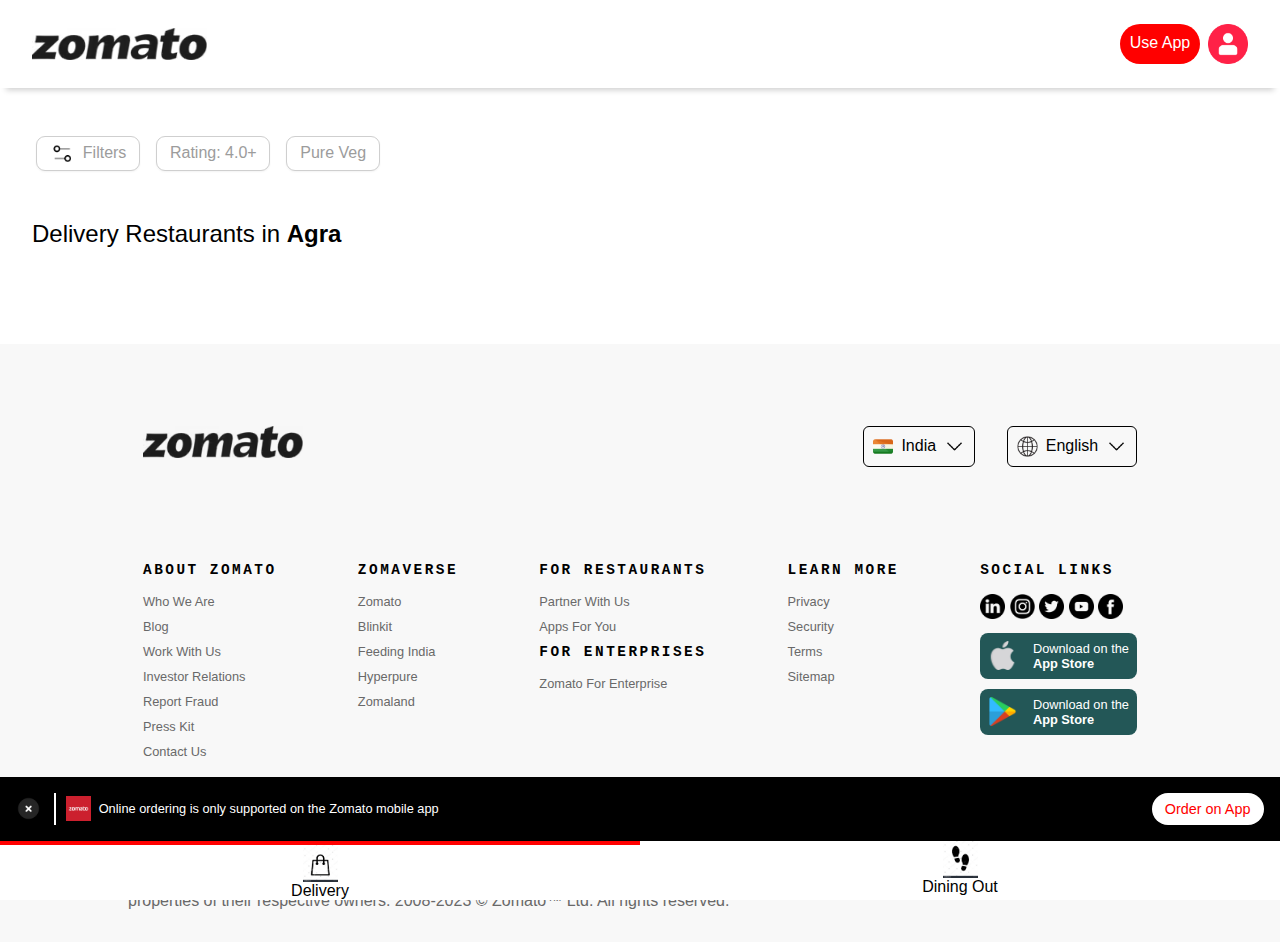
==== cityFood.html @ 6b5edd0b "feat: search functionality in city restaurant page" ====
<!DOCTYPE html>
<html lang="en">

<head>
    <meta charset="UTF-8">
    <meta name="viewport" content="width=device-width, initial-scale=1.0">
    <title class="pageTitle">Delivery Restaurants in </title>
    <link rel="icon" type="image/png" sizes="16x16" href="./assets/icons/zomato_favicon.jpg">
    <link rel="stylesheet" href="cityFood.css">
</head>

<body>
    <!-- Header -->
    <header>
        <div class="left-header">
            <img src="./assets/icons/footer-image.avif" alt="" class="zomato-logo">
            <div class="search-locality">
                <div class="location">
                    <div class="location-container">
                        <img src="./assets/icons/current-location.png" alt="current-location" class="location-img">
                        <p class="city-name"></p>
                    </div>
                    <div class="down-arrow">
                        <img src="./assets/icons/down-filled-triangular-arrow.png" alt="down-arrow"
                            class="down-arrow-img">
                    </div>
                </div>
                <img src="./assets/icons/vertical-line.png" alt="" class="vertical-line">
                <div class="dish">
                    <div class="dish-container">
                        <img src="./assets/icons/search (2).png" alt="search-icon">
                        <input type="text" placeholder="Search for restaurant, cuisine or a dish" class="search-input">
                    </div>
                    <div class="search-dish-container">
                        <!-- <div class="search-restaurant-container-img-details">
                            <img src="./assets/food/karchi.avif" alt="" class="search-restaurant-img">
                            <div class="search-restaurant-container-details">
                                <p class="search-restaurant-heading">Bikanervala</p>
                                <div class="search-restaurant-rating-container">
                                    <b class="search-restaurant-rating">4.3</b>
                                    <p class="search-star-icon" style="margin: 0px 0px 3px 2px;">☆</p>
                                </div>
                                <div class="search-restaurant-order-now">
                                    <p class="order-now">Order now</p>
                                    <img src="./assets/icons/red-right-arrow.png" alt="" style="width: 1.1rem;">
                                </div>
                                <p class="search-restaurant-deliverytime">Delivery in 45 mins</p>

                            </div>
                        </div> -->
                    </div>
                </div>
            </div>
        </div>
        <div class="right-header">
            <p>Log in</p>
            <p>Sign up</p>
        </div>
        <div class="right-header-sm">
            <div class="sm-app">
                <p>Use App</p>
            </div>
            <img src="./assets/icons/profile.png" alt="profile-pic">
        </div>
    </header>
    <div class="extra-space-top">
        hi
    </div>
    <div class="sub-header-sm">
        <div class="search-locality-sm">
            <div class="location-sm">
                <div class="location-container">
                    <img src="./assets/icons/current-location.png" alt="current-location" class="location-img-sm">
                    <b class="city-name-sm"></b>
                </div>
            </div>
            <div class="dish">
                <div class="dish-container-sm">
                    <img src="./assets/icons/search (2).png" alt="search-icon">
                </div>
            </div>
        </div>
    </div>

    <div class="dish-sm">
        <div class="dish-container-sm">
            <img src="./assets/icons/search (2).png" alt="search-icon">
            <input type="text" placeholder="Search for restaurant, cuisine or a dish" class="search-input-sm">
        </div>
    </div>


    <div class="detect-current-location">
        <img src="./assets/icons/detect-current-location.png" alt="" class="current-location-img">
        <div class="current-location-container">
            <p class="detect-current-location-text">Detect current location</p>
            <p class="gps">Using GPS</p>
        </div>
    </div>
    <div class="bread-crumb">
        <div class="bread-cumb-container">
            <p><a href="index.html">Home </a> / <a href="index.html"> India </a> /
                <b class="city-name-in-breadcrumb" style="font-weight: 100;"></b>
                Restaurants
            </p>
        </div>
    </div>

    <div class="categories">
        <div class="categories-container">
            <div class="delivery">
                <img src="./assets/icons/delivery-image.avif" alt="delivery-image" class="delivery-image">
                <p>Delivery</p>
            </div>
            <div class="dining-out">
                <img src="./assets/icons/dinning-out.avif" alt="dining-out-image" class="dining-out-image">
                <p>Dining Out</p>
            </div>
            <div class="night-life">
                <img src="./assets/icons/nightLife.webp" alt="night-life-image" class="night-life-image">
                <p>Nightlife</p>
            </div>
        </div>
    </div>

    <div class="filters" style="border: 4px solid white;">
        <div class="filter-container">
            <div class="filter-box">
                <img src="./assets/icons/filter.png" alt="filter-image" class="filter-image">
                <p class="filter-count"
                    style="display: none; background-color:red;color: white; border-radius: 5px; padding: 0.3rem 0.5rem;">
                    0</p>
                <p>Filters</p>
            </div>
            <div class="rating-box">
                <p class="rating-box-filter"
                    style="display: flex; flex-direction: row; align-items: center;gap: 0.5rem;">
                    Rating: 4.0+</p>
                <p class="cross-1" style="display: none;">X</p>
            </div>
            <div class="pure-veg-box">
                <p class="pure-veg-filter" style="display: flex; flex-direction: row; align-items: center;gap: 0.5rem;">
                    Pure Veg </p>
                <p class="cross-2" style="display: none;">X</p>
            </div>
        </div>
    </div>

    <!-- all-filters -->
    <div class="all-filters">
        <div class="all-filter-container">
            <div class="all-filter-header">
                <p>Filters</p>
                <img src="./assets/icons/close-button.jpg" alt="close-button" class="filter-close-icon">
            </div>
            <hr>
            <div class="all-filter-hero-section">
                <div class="filter-container">
                    <div class="filter-container-left-section">
                        <div class="filter-1 filter-0">
                            <h3>Sort by</h3>
                            <p class="sort-by-type">Popularity</p>
                        </div>
                        <div class="filter-1 filter-2">
                            <h3>Cuisines</h3>
                        </div>
                        <div class="filter-1 filter-3">
                            <h3>Rating</h3>
                        </div>
                        <div class="filter-1 filter-4">
                            <h3>Cost per person</h3>
                        </div>
                        <div class="filter-1 filter-5">
                            <h3>More filters</h3>
                        </div>
                    </div>
                    <div class="filter-container-right-section">
                        <div class="filter-1-options">
                            <div class="popularity-box filter-option-box">
                                <input type="checkbox" name="popularity" id="popularity"
                                    onclick="handleCheckboxClick('popularity')">&nbsp;
                                <label for="popularity">Popularity</label>
                            </div>
                            <div class="rating-high-to-low-box filter-option-box">
                                <input type="checkbox" name="rating" id="rating"
                                    onclick="handleCheckboxClick('rating')">&nbsp;
                                <label for="rating">Rating: High to Low</label>
                            </div>
                            <div class="delivery-time-box filter-option-box">
                                <input type="checkbox" name="delivery-time" id="delivery-time"
                                    onclick="handleCheckboxClick('delivery-time')">&nbsp;
                                <label for="delivery-time">Delivery Time</label>
                            </div>
                            <div class="cost-low-to-high-box filter-option-box">
                                <input type="checkbox" name="cost-low-to-high" id="cost-low-to-high"
                                    onclick="handleCheckboxClick('cost-low-to-high')">&nbsp;
                                <label for="cost-low-to-high">Cost: Low to High</label>
                            </div>
                            <div class="cost-high-to-low-box filter-option-box">
                                <input type="checkbox" name="cost-high-to-low" id="cost-high-to-low"
                                    onclick="handleCheckboxClick('cost-high-to-low')">&nbsp;
                                <label for="cost-high-to-low">Cost: High to Low</label>
                            </div>
                        </div>
                        <div class="filter-2-options">
                            <div class="filter-2-options-container">
                                <div class="filter-2-options-search-box">
                                    <img src="./assets/icons/search (2).png" alt="cuisine-search"
                                        class="cuisine-search">
                                    <input type="text" placeholder="Search here" class="blinking-cursor">
                                    <img src="./assets/icons/close-button.jpg" alt="cuisine-close-button"
                                        class="cuisine-close-button">
                                </div>
                                <div class="filter-2-options-categories">
                                    <div class="filter-2-options-categories-containers">

                                    </div>
                                </div>
                            </div>
                        </div>
                        <div class="filter-3-options">
                            <div class="filter-3-options-header">
                                <h5>Rating</h5>
                                <h3 class="rating-display">Any</h3>
                            </div>
                            <div class="filter-3-options-container">
                                <div class="any-rating">
                                    <p class="rate-circle-1"></p>
                                    <h4 class="rating-any">Any</h4>
                                </div>
                                <p class="rate-line-1"></p>
                                <div class="any-rating">
                                    <p class="rate-circle-2"></p>
                                    <h4 class="rating3_5">3.5</h4>
                                </div>
                                <p class="rate-line-2"></p>
                                <div class="any-rating">
                                    <p class="rate-circle-3"></p>
                                    <h4 class="rating4">4.0</h4>
                                </div>
                                <p class="rate-line-3"></p>
                                <div class="any-rating">
                                    <p class="rate-circle-4"></p>
                                    <h4 class="rating4_5">4.5</h4>
                                </div>
                                <p class="rate-line-4"></p>
                                <div class="any-rating">
                                    <p class="rate-circle-5"></p>
                                    <h4 class="rating5">5.0</h4>
                                </div>
                            </div>
                        </div>
                        <div class="filter-4-options">
                            <div class="filter-4-options-header">
                                <h5>Cost per person</h5>
                                <div class="cost-display-range">
                                    <h3 class="range-from">₹0</h3>
                                    <h3 class="rang-to">Any</h3>
                                </div>
                            </div>
                            <div class="filter-4-options-container">
                                <div class="cost-filter-ranges">
                                    <div class="cost-filter-container">
                                        <h4 class="cost-zero">₹0</h4>
                                        <div class="attached-box"></div>
                                    </div>
                                    <div class="any-cost">
                                        <p class="cost-circle-1"></p>
                                        <p class="cost-line-1"></p>
                                    </div>
                                </div>
                                <div class="cost-filter-ranges">
                                    <div class="cost-filter-container">
                                        <h4 class="cost-one-fity">₹150</h4>
                                        <div class="attached-box"></div>
                                    </div>
                                    <div class="any-cost">
                                        <p class="cost-circle-2"></p>
                                        <p class="cost-line-2"></p>
                                    </div>
                                </div>
                                <div class="cost-filter-ranges">
                                    <div class="cost-filter-container">
                                        <h4 class="cost-three-hundred">₹300</h4>
                                        <div class="attached-box"></div>
                                    </div>
                                    <div class="any-cost">
                                        <p class="cost-circle-3"></p>
                                        <p class="cost-line-3"></p>
                                    </div>
                                </div>
                                <div class="cost-filter-ranges">
                                    <div class="cost-filter-container">
                                        <h4 class="cost-six-hundred">₹600</h4>
                                        <div class="attached-box"></div>
                                    </div>
                                    <div class="any-cost">
                                        <p class="cost-circle-4"></p>
                                        <p class="cost-line-4"></p>
                                    </div>
                                </div>
                                <div class="cost-filter-ranges">
                                    <div class="cost-filter-container">
                                        <h4 class="cost-six-hundred">Any</h4>
                                        <div class="attached-box"></div>
                                    </div>
                                    <div class="any-cost">
                                        <p class="cost-circle-5"></p>
                                    </div>
                                </div>
                            </div>
                        </div>
                        <div class="filter-5-options">
                            <div class="filter-5-options-container">
                                <div class="filter-5-search">
                                    <div class="filter-5-search-container">
                                        <img src="./assets/icons/search (2).png" alt="search">
                                        <input type="text" name="" id="" placeholder="Search here">
                                    </div>
                                    <div class="close-filter-5">
                                        <img src="./assets/icons/close-button.jpg" alt="">
                                    </div>
                                </div>
                            </div>
                        </div>
                    </div>
                </div>
                <hr>
                <div class="hero-section-footer">
                    <button class="clear-all-btn">Clear all</button>
                    <button class="apply-btn">Apply</button>
                </div>
            </div>
        </div>
    </div>


    <!-- hero section -->
    <section class="deliveryRestaurants">
        <p class="deliveryRestaurants-Header">
            Delivery Restaurants in <b class="deliveryRestaurants-Header-city-name" style="font-weight: 600;">Agra</b>
        </p>
        <div class="deliveryRestaurants-container">
        </div>
    </section>

    <!-- Footer -->
    <footer>
        <div class="footer-header">
            <img src="./assets/icons/footer-image.avif" alt="footer-image" class="footer-img">
            <div class="footer-header-drop-down">

                <div class="countries">
                    <div class="show-country">
                        <img src="./assets/icons/india.png" alt="indian-flag" class="country-flag">
                        <p class="country-name">India</p>
                        <img src="./assets/icons/down-arrow.png" alt="down-arrow">
                    </div>
                    <div class="countries-drop-down">
                        <div class="countries-drop-down-container">
                            <div class="triangular-box-1">
                            </div>
                        </div>
                    </div>
                </div>
                <div class="languages">
                    <div class="show-language">
                        <img src="./assets/icons/earth-globe.png" alt="indian-flag">
                        <p class="show-language-on-language-box">English</p>
                        <img src="./assets/icons/down-arrow.png" alt="down-arrow">
                    </div>
                    <div class="languages-drop-down">
                        <div class="languages-drop-down-container">

                            <div class="triangular-box-2">
                            </div>
                        </div>
                    </div>
                </div>
            </div>
        </div>
        <div class="footer-hero-section">
            <section class="about">
                <p class="footer-heading">ABOUT ZOMATO</p>
                <p class="footer-links"><a href="">Who We Are</a></p>
                <p class="footer-links"><a href="">Blog</a></p>
                <p class="footer-links"><a href="">Work With Us</a></p>
                <p class="footer-links"><a href="">Investor Relations</a></p>
                <p class="footer-links"><a href="">Report Fraud</a></p>
                <p class="footer-links"><a href="">Press Kit</a></p>
                <p class="footer-links"><a href="">Contact Us</a></p>
            </section>
            <section class="zomaverse">
                <p class="footer-heading">ZOMAVERSE</p>
                <p class="footer-links"><a href="">Zomato</a></p>
                <p class="footer-links"><a href="">Blinkit</a></p>
                <p class="footer-links"><a href="">Feeding India</a></p>
                <p class="footer-links"><a href="">Hyperpure</a></p>
                <p class="footer-links"><a href="">Zomaland</a></p>
            </section>
            <section class="for-restaurants">
                <p class="footer-heading">FOR RESTAURANTS</p>
                <p class="footer-links"><a href="">Partner With Us</a></p>
                <p class="footer-links"><a href="">Apps For You</a></p>
                <p class="footer-heading">FOR ENTERPRISES</p>
                <p class="footer-links"><a href="">Zomato For Enterprise</a></p>
            </section>
            <section class="learn-more">
                <p class="footer-heading">LEARN MORE</h4>
                <p class="footer-links"><a href="">Privacy</a></p>
                <p class="footer-links"><a href="">Security</a></p>
                <p class="footer-links"><a href="">Terms</a></p>
                <p class="footer-links"><a href="">Sitemap</a></p>
            </section>
            <section class="social-links">
                <p class="footer-heading social-heading">SOCIAL LINKS</p>
                <div class="social-links-container">
                    <a href=""><img src="./assets/icons/social-media/linkedin.png" alt="linkedin"></a>
                    <a href=""><img src="./assets/icons/social-media/instagram.png" alt="instagram"></a>
                    <a href=""><img src="./assets/icons/social-media/twitter.png" alt="twitter"></a>
                    <a href=""><img src="./assets/icons/social-media/youtube.png" alt="youtube"></a>
                    <a href=""><img src="./assets/icons/social-media/facebook.png" alt="facebook"></a>
                </div>
                <div class="download-container">
                    <div class="download">
                        <img src="./assets/icons/apple.png" alt="apple">
                        <div class="download-content">
                            <p>Download on the</p>
                            <h3>App Store</h3>
                        </div>
                    </div>
                    <div class="download">
                        <img src="./assets/icons/playstore.png" alt="playstore">
                        <div class="download-content">
                            <p>Download on the</p>
                            <h3>App Store</h3>
                        </div>
                    </div>
                </div>
            </section>
        </div>
        <div class="footer-footer">
            <hr class="horizontal-line">
            <p class="last-content">By continuing past this page, you agree to our Terms
                of Service, Cookie
                Policy, Privacy Policy and Content
                Policies. All trademarks are properties of their respective owners. 2008-2023 © Zomato™ Ltd. All rights
                reserved.</p>
        </div>
    </footer>

    <div class="footer-disclaimer-sm">
        <div class="footer-disclaimer-sm-container">
            <div class="order-on-app-notification">
                <div class="left-notification-container">
                    <div class="white-close-image">
                        <img src="./assets/icons/white close.png" alt="close-notification" class="close-notification">
                        <div class="noti-line">I</div>
                    </div>
                    <div class="noti-zomato-icon">
                        <img src="./assets/icons/zomato_favicon.jpg" alt="">
                        <p>Online ordering is only supported on the Zomato mobile app</p>
                    </div>
                </div>
                <div class="right-notification-container">
                    <div class="app-link">
                        <a href="https://play.google.com/store/search?q=zomato&c=apps" style="color: red;">
                            Order on App
                        </a>
                    </div>
                </div>
            </div>
        </div>
        <div class="delivery-dining-container-sm">
            <div class="delivery-container-sm">
                <img src="./assets/icons/delivery.avif" alt="delivery-image" class="delivery-image-sm">
                <p>Delivery</p>
            </div>
            <div class="dining-out-container-sm">
                <img src="./assets/icons/dinning-out.avif" alt="dining-out-image" class="dining-out-image-sm">
                <p>Dining Out</p>
            </div>
        </div>
    </div>


    <script src="cityFood.js"></script>
</body>

</html>
---- cityFood.css ----
* {
    margin: 0;
    padding: 0;
    box-sizing: border-box;
    font-family: sans-serif;
}

body {
    max-width: 1450px;
    margin: auto;
}



/* header */
header {
    margin-top: 1.5rem;
    padding: 0 6rem;
    display: flex;
    align-items: center;
    justify-content: space-between;
}

.extra-space-top,
.dish-container-sm {
    display: none;
}

.left-header {
    display: flex;
    align-items: center;
    gap: 1.5rem;
    width: 75%;

}

.zomato-logo {
    width: 175px;
    height: 32px;
}

.search-locality {
    display: flex;
    align-items: center;
    gap: 1rem;
    height: 50px;
    width: 75%;
    border: 1px solid transparent;
    border-radius: 8px;
    box-shadow: 5px 5px 10px rgba(0, 0, 0, 0.15);
}

.location {
    display: flex;
    align-items: center;
    justify-content: space-between;
    width: 60%;
}

.location-container {
    display: flex;
    align-items: center;
    gap: 1rem;
}

.location-container img {
    width: 25px;
}

.down-arrow img {
    width: 15px;
    cursor: pointer;
    transition: transform 0.1s ease;
}

.vertical-line {
    height: 25px;
}

.sub-header-sm {
    display: none;
}

.dish-sm {
    display: none;
}

.dish {
    display: flex;
    flex-direction: column;
    position: relative;
}

.dish-container {
    padding: 0.25rem 0;
    padding-right: 8rem;
    display: flex;
    gap: 1rem;
}

.dish-container img {
    width: 25px;
}

.dish-container input {
    border: none;
    width: 250px;
    font-size: 1.2rem;
}

.dish-container input:focus {
    outline: none;
    border: none;
}

.dish-container input::placeholder {
    font-size: 0.9rem;
}


.search-dish-container {
    border-radius: 5px;
    background-color: white;
    z-index: 3;
    position: absolute;
    top: 3rem;
    height: 88vh;
    width: 100%;
    padding: 0.6rem 0rem 1rem 0rem;
    overflow: scroll;
    overflow-x: hidden;
    border: 1px solid rgb(207, 207, 207);
    box-shadow: rgba(28, 28, 28, 0.08) 0px 2px 8px;
    transition: opacity 0.25s ease 0s, top 0.25s ease 0s;
    display: none;
}

.search-restaurant-container-img-details {
    display: flex;
    gap: 1rem;
    height: auto;
    padding: 0.8rem 0.8rem;
    margin-bottom: 1rem;
    cursor: pointer;
}

.search-restaurant-container-img-details:hover {
    border-radius: 9px;
    background-color: rgba(178, 216, 227, 0.176);
}

.search-restaurant-container-img-details img {
    border-radius: 5px;
    width: 8rem;
    object-fit: cover;
}

.search-restaurant-container-details {}

.search-restaurant-rating-container {
    display: flex;
    align-items: center;
    justify-content: space-between;
    width: 30%;
    padding: 0.2rem;
    border-radius: 5px;
    background-color: green;
    color: white;
    font-size: 0.7rem;
    margin: 0.3rem 0;
}

.search-restaurant-order-now {
    display: flex;
    gap: 0.2rem;
    align-items: center;
    color: red;
    margin: 0.6rem 0;
}

.search-restaurant-deliverytime {
    color: rgb(130, 130, 130);
}

.notfound-message {
    color: rgb(156, 156, 156);
    padding: 0.5rem 1rem;
    display: none;
}


.right-header {
    display: flex;
    justify-content: space-around;
    width: 15%;
    cursor: pointer;
}

.right-header p {
    font-size: 1.2rem;
    color: rgb(105, 105, 105);
}

.right-header p:hover {
    color: black;
}

.detect-current-location {
    border: 4px solid rgba(0, 0, 0, 0.01);
    display: flex;
    align-items: start;
    gap: 0.5rem;
    width: 30%;
    padding: 15px 30px;
    margin: 15px 0 0 295px;
    height: 80px;
    cursor: pointer;
    border-radius: 8px;
    box-shadow: 1px 1px 5px rgba(0, 0, 0, 0.3);
    background-color: white;
    visibility: hidden;
}

.detect-current-location img {
    width: 25px;
}

.detect-current-location-text {
    color: red;
    font-size: 1.2rem;
}

.right-header-sm {
    display: none;
}

.right-header-sm img {
    width: 2.5rem;
    display: none;
}


/* bread-cumb */
.bread-crumb {
    margin-top: -70px;
    padding: 0 6rem;
}

.bread-cumb-container p {
    color: rgb(130, 130, 130)
}

.bread-cumb-container p a {
    color: black;
}

.bread-cumb-container p a:hover {
    color: red;
}

/* categories */
.categories {
    padding: 0 6rem 3rem;
    margin-top: 1.5rem;
    border-bottom: 1px solid rgb(236, 231, 231);
}

.categories-container {
    display: flex;
    gap: 1rem;
}

.delivery,
.dining-out,
.night-life {
    display: flex;
    align-items: center;
    height: 100px;
    width: 18%;
    padding-left: 25px;
    gap: 15px;
    margin-bottom: -3rem;
    cursor: pointer;
    color: rgb(105, 105, 105);
}

.delivery {
    border-bottom: 2px solid rgb(253, 74, 74);
}

.delivery p,
.dining-out p,
.night-life p {
    font-size: 1.2rem;
}

.delivery img,
.dining-out img,
.night-life img {
    width: 55px;
    padding: 0.2rem;
    background-color: rgb(248, 248, 248);
    border-radius: 12px;
}

.delivery img {
    background-color: yellow;
}

/* filters */
.filters {
    padding: 1.8rem 6rem;
    position: sticky;
    top: 0;
    z-index: 2;
    background-color: white;
}

.filter-container {
    display: flex;
}

.filter-box,
.rating-box,
.pure-veg-box,
.cuisines-box {
    display: flex;
    align-items: center;
    justify-content: space-between;
    gap: 0.5rem;
    width: auto;
    border-radius: 9px;
    height: 35px;
    cursor: pointer;
    border: 1px solid rgb(207, 207, 207);
    color: rgb(156, 156, 156);
    background-color: rgb(255, 255, 255);
    box-shadow: rgba(54, 54, 54, 0.06) 0px 1px 2px;
    padding: 0.8rem;
}

.filter-box img {
    width: 25px;
}

.cuisines-box img {
    width: 16px;
}

/* all filters */
.all-filters {
    position: fixed;
    top: 2rem;
    left: 15rem;
    width: 60%;
    margin: auto;
    height: 580px;
    border-radius: 9px;
    z-index: 2;
    background-color: white;
    border: 4px solid black;
    display: none;
}


.all-filter-container {
    display: flex;
    flex-direction: column;
}

.all-filter-header {
    display: flex;
    flex-direction: row;
    justify-content: space-between;
    padding: 1rem;
}

.all-filter-header p {
    font-size: 1.5rem;
}

.all-filter-header img {
    width: 25px;
    cursor: pointer;
}

.filter-container {
    display: flex;
    gap: 1rem;
}

.filter-container-left-section {
    display: flex;
    flex-direction: column;
}

.filter-2,
.filter-3,
.filter-4,
.filter-5 {
    background-color: rgb(248, 248, 248);
}



.filter-1 {
    width: 10rem;
    padding: 1rem;
    cursor: pointer;
    height: 80px;
    color: rgb(79, 79, 79);
}

.filter-1 h3 {
    font-weight: 300;
}

.filter-1 p {
    color: red;
}

.filter-container-right-section {

    width: 60rem;

}

.filter-1-options {
    display: block;
}

.filter-1-options div {
    margin: 1rem 0rem 2rem;
    padding-left: 3rem;
}


/* filter 2*/
.filter-2-options {
    padding-right: 1rem;
    display: none;
}

.filter-2-options-search-box img {
    width: 20px;
}

.filter-2-options-container {
    margin: 1rem 0rem 2rem;
    padding-left: 3rem;
}

.filter-2-options-search-box {
    display: flex;
    align-items: center;
    padding-left: 0.5rem;
    border: 1px solid rgb(156, 156, 156);
    border-radius: 9px;
    height: 45px;
}

.filter-2-options-search-box img {
    width: 20px;
    height: 20px;
    cursor: pointer;
}

.filter-2-options-search-box input {
    width: 90%;
    border: none;
    padding-left: 0.5rem;
    height: 40px;
    font-size: 1.15rem;
}

.filter-2-options-search-box input:focus {
    outline: none;
    border: none;
}

.filter-2-options-categories-containers {
    display: flex;
    justify-content: start;
    gap: 1rem;
    flex-wrap: wrap;
    margin-top: 1rem;
    height: 42vh;
    overflow: auto;
}

.box-1 {
    width: 40%;
    display: flex;
    gap: 1rem;
    cursor: pointer;
}

.circle {
    border: 1px solid black;
    height: 1rem;
    width: 1rem;
    border-radius: 9px;
    color: transparent;
}

/* filter - 3 */
.filter-3-options,
.filter-4-options,
.filter-5-options {
    display: none;
    padding: 0.5rem;
}

.filter-3-options-header {
    margin-bottom: 6.6rem;
}

.filter-3-options-header h5 {
    color: rgb(105, 105, 105);
}

.filter-3-options-header h3 {
    font-weight: 300;
}

.filter-3-options-container {
    display: flex;
    align-items: center;
    margin-left: 2rem;
    color: maroon;
}

.any-rating {
    display: flex;
    flex-direction: column;
}

.any-rating p {
    margin-top: 22px;
}

.any-rating h4 {
    margin-top: 5px;
}


.rate-circle-1 {
    background-color: rgb(226, 55, 68);
    border-radius: 12px;
    height: 1.4rem;
    width: 1.4rem;
    margin: 0 0.3rem;
    cursor: pointer;
}

.rate-circle-2,
.rate-circle-3,
.rate-circle-4,
.rate-circle-5 {
    background-color: rgb(226, 55, 68);
    border-radius: 9px;
    height: 1rem;
    width: 1rem;
    margin: 0 0.3rem;
    cursor: pointer;
}

.rate-line-1,
.rate-line-2,
.rate-line-3,
.rate-line-4,
.rate-line-5 {
    width: 4rem;
    width: 18%;
    height: 5px;
    background-color: rgb(226, 55, 68);
    border-radius: 8px;
}

/* cost filter */

.filter-4-options-header {
    margin-bottom: 5rem;
}

.filter-4-options-container {
    display: flex;
    margin-left: 1.3rem;
}

/* more filters*/
.filter-5-search {
    display: flex;
    align-items: center;
    justify-content: space-between;
    border: 1px solid black;
    width: 90%;
    border-radius: 9px;
    height: 40px;
    padding: 0.2rem 0.5rem;
    margin-top: 1rem;
}

.filter-5-search-container {
    display: flex;
    align-items: center;
    gap: 0.5rem;
}

.filter-5-search-container img {
    width: 1.25rem;
}

.filter-5-search-container input {
    border: none;
    font-size: 1.2rem;
}

.filter-5-search-container input:focus {
    border: none;
    outline: none;
}


.close-filter-5 img {
    width: 1.2rem;
    cursor: pointer;
}


.cost-filter-ranges {
    display: flex;
    flex-direction: column;
}

.any-cost {
    display: flex;
    flex-direction: row;
    align-items: center;
}

.cost-filter-container {
    display: flex;
    flex-direction: row;
    margin-left: -1.5rem;
    background-color: black;
    text-align: center;
    color: white;
    width: 2.8rem;
    height: 2rem;
    padding: 0.5rem;
    font-size: 0.8rem;
    border-radius: 9px;
    margin-bottom: 1rem;
    position: relative;
}

.attached-box {
    position: absolute;
    top: 18px;
    left: 10px;
    transform: rotate(45deg);
    height: 15px;
    width: 20px;
    background-color: black;
    z-index: -1;
}

.cost-display-range {
    display: flex;
    width: 5rem;
    justify-content: space-between;
}

.cost-line-1,
.cost-line-2,
.cost-line-3,
.cost-line-4 {
    height: 2px;
    width: 8rem;
    border-radius: 9px;
    border: 4px solid red;
}

.cost-circle-1,
.cost-circle-2,
.cost-circle-3,
.cost-circle-4,
.cost-circle-5 {
    background-color: rgb(226, 55, 68);
    border-radius: 9px;
    height: 1rem;
    width: 1rem;
    margin: 0 -0.8rem;
    cursor: pointer;
}


.hero-section-footer {
    display: flex;
    justify-content: end;
    gap: 0.5rem;
    margin-right: 1rem;
}

.clear-all-btn {
    width: 5rem;
    padding: 0.5rem;
    background-color: transparent;
    border: none;
    cursor: pointer;
    margin-top: 1rem;
    border-radius: 5px;
}

.clear-all-btn:hover {
    background-color: rgb(207, 207, 207);
}

.apply-btn {
    width: 5rem;
    padding: 0.5rem;
    background: border-box rgb(239, 79, 95);
    border-color: rgb(239, 79, 95);
    color: white;
    border-radius: 5px;
    cursor: pointer;
    margin-top: 1rem;
}

/* hero section */
.deliveryRestaurants {
    padding: 0 5rem;
}

.deliveryRestaurants-Header {
    margin: 2rem 0;
    font-size: 2rem;
}

.deliveryRestaurants-container {
    display: flex;
    flex-wrap: wrap;
    justify-content: space-between;
}

.deliveryRestaurants-card {
    padding: 0.5rem;
    width: 30%;
    cursor: pointer;
    border-radius: 9px;
    margin-bottom: 1.5rem;
    position: relative;
}

.deliveryRestaurants-card:hover {
    box-shadow: 3px 3px 15px rgba(0, 0, 0, 0.1);
    background-color: white;
}

.foodImage {
    width: 100%;
    object-fit: cover;
    border-radius: 15px;
    height: 15rem;

}


.discount-container {
    position: absolute;
    bottom: 100px;
    z-index: 1;
    background-color: rgb(37, 111, 239);
    color: white;
    padding: 0.2rem;
}

.deliveryRestaurants-name {
    display: flex;
    justify-content: space-between;
    margin: 0.3rem 0;
}

.restaurant-rating-container {
    display: flex;
    align-items: center;
    padding: 0.2rem;
    border-radius: 5px;
    background-color: green;
    color: white;
    font-size: 0.7rem;
}

.restaurant-rating p {
    margin-bottom: 3px;
}

.cuisine-price {
    display: flex;
    justify-content: space-between;
    color: rgb(105, 105, 105);
}

.cuisine {
    max-width: 50%;
    text-overflow: ellipsis;
    overflow: hidden;
    white-space: nowrap;
}

.time {
    display: flex;
    justify-content: end;
    margin-top: 0.3rem;
}


/* footer */
footer {
    margin-top: 4rem;
    background-color: rgb(248, 248, 248);
    padding: 0.2rem 8rem 0;
}

.footer-header {
    margin-top: 4rem;
    display: flex;
    justify-content: space-between;
    flex-wrap: wrap;
    padding: 15px;
}

.footer-img {
    width: 10rem;
    height: 2rem
}

.footer-header-drop-down {
    display: flex;
    gap: 2rem;
    height: 42px;
}

.show-language,
.show-country {
    display: flex;
    align-items: center;
    justify-content: center;
    gap: 0.5rem;
    border: 1px solid black;
    border-radius: 6px;
    width: auto;
    cursor: pointer;
    padding: 9px;
}

.show-language-on-language-box {
    font-size: 1rem;
}

.countries {
    position: relative;
}

/* country drop down */
.countries-drop-down {
    position: relative;
    top: -215px;
    right: 310px;
    width: 0.1rem;
    padding: 5px;
    display: none;
    z-index: 1;
}

.countries-drop-down-container {
    position: relative;
    bottom: 45px;
    right: -15px;
    width: 36rem;
    height: auto;
    display: grid;
    grid-template-columns: repeat(4, 145px);
    background-color: white;
    border-radius: 5px;
    box-shadow: rgba(0, 0, 0, 0.15) 0.1rem 4rem 4rem;
}

.triangular-box-1 {
    position: absolute;
    right: 210px;
    bottom: -10px;
    transform: rotate(45deg);
    width: 25px;
    height: 25px;
    background-color: white;
    box-shadow: rgba(0, 0, 0, 0.15) 0.1rem 4rem 4rem;
}

.flag-with-name {
    display: flex;
    align-items: center;
    gap: 0.5rem;
    margin: 7px;
    z-index: 1;
    padding: 5px 2px;
    cursor: pointer;
}

.flag-with-name:hover {
    background-color: rgb(248, 248, 248);
}

.languages img,
.countries img {
    width: 1.3rem;
}

/* languages drop down container  */
.languages {
    position: relative;
}

.languages-drop-down {
    display: none;
}

.languages-drop-down-container {
    position: absolute;
    left: -32px;
    bottom: 52px;
    width: 10rem;
    height: auto;
    background-color: white;
    border-radius: 5px;
    box-shadow: rgba(0, 0, 0, 0.15) 0.1rem 4rem 4rem;
    padding: 0px 4px 5px 4px;
}

.triangular-box-2 {
    position: absolute;
    right: 70px;
    bottom: -10px;
    transform: rotate(45deg);
    width: 25px;
    height: 25px;
    background-color: white;
    box-shadow: rgba(0, 0, 0, 0.15) 0.1rem 4rem 4rem;
}

.language-with-name {
    padding: 15px;
    cursor: pointer;
}


.language-with-name p {
    font-size: 1.2rem;
}


.language-with-name:hover {
    background-color: rgb(248, 248, 248);
}

/* footer hero section */
.footer-hero-section {
    margin-top: 4rem;
    display: flex;
    justify-content: space-between;
    flex-wrap: wrap;
    padding: 15px;

}

.footer-heading {
    font-family: monospace;
    font-size: 0.9rem;
    letter-spacing: 2.5px;
    margin-bottom: 1rem;
    font-weight: 900;
}

.footer-links {
    margin-bottom: 10px;
    font-size: 0.8rem;
}

a {
    text-decoration: none;
    color: rgb(105, 105, 105);
}


/* social media */
.download img,
.social-links-container img {
    width: 25px;
    cursor: pointer;
}

.download {
    display: flex;
    justify-content: space-between;
    width: 9.8rem;
    background-color: rgb(35, 87, 87);
    padding: 0.5rem;
    margin-top: 10px;
    border-radius: 8px;
    color: white;
    cursor: pointer;
}

.download img {
    width: 1.8rem;
    height: 1.8rem;
}

.download-content p,
.download-content h3 {
    font-size: 0.8rem;
}

.footer-footer {
    display: flex;
    justify-content: center;
    flex-wrap: wrap;
}

.horizontal-line {
    margin: 3rem 0rem 2.5rem;
    display: flex;
    width: 100%;
}

.last-content {
    color: rgb(105, 105, 105);
    margin-bottom: 2rem;
}

.footer-disclaimer-sm {
    display: none;
}

/* media query */
@media all and (width<=1300px) {
    body {
        width: 100%;
    }

    header {
        margin-top: 0rem;
        padding: 1.5rem 2rem;
        box-shadow: rgba(0, 0, 0, 0.2) 0px 8px 6px -6px;
    }

    /* extra space on top */
    .extra-space-top {
        display: block;
        position: fixed;
        top: 0;
        background-color: white;
        border: 2px solid white;
        width: 100%;
        z-index: 2;
        color: white;
    }

    .search-locality-sm {
        display: flex;
        align-items: center;
        justify-content: space-between;
        height: 4rem;
        width: 100%;
        padding: 1.5rem 2rem;
        box-shadow: rgba(28, 28, 28, 0.06) 0px 1px 4px;
    }

    .filters {
        top: 80px;
    }

    .dish-sm {
        position: sticky;
        top: 5px;
        display: block;
        padding: 0.3rem 0.8rem;
        display: none;
        z-index: 2;
        background-color: white;
        border: 3px solid white;
    }

    .dish-container-sm {
        display: flex;
        justify-content: space-evenly;
        align-items: center;
        border: 2px solid rgb(232, 232, 232);
        box-shadow: rgba(54, 54, 54, 0.08) 0 2px 2px;
        height: 4rem;
        border-radius: 50px;
        padding-left: 0.5rem;
        gap: 0.8rem;
    }

    .dish-container-sm input {
        width: 90%;
        border: none;
        overflow: hidden;
        white-space: nowrap;
        text-overflow: ellipsis;
        height: 3.5rem;
        font-size: 1.3rem;
        border-radius: 50px;
    }

    .dish-container-sm input:focus {
        border: none;
        outline: none;
    }

    .dish-container-sm input::placeholder {
        font-size: 1.1rem;
        color: rgb(156, 156, 156)
    }

    .dish-container-sm img {
        width: 25px;
    }

    .search-locality {
        display: none;
    }

    .right-header {
        display: none;
    }


    .right-header-sm {
        display: flex;
        align-items: center;
        justify-content: space-between;
        gap: 0.5rem;
        width: 8rem;
    }

    .sm-app {
        background-color: red;
        height: 2.5rem;
        width: 5rem;
        border-radius: 50px;
        color: white;
    }

    .sm-app p {
        text-align: center;
        margin-top: 0.6rem;
    }

    .right-header-sm img {
        display: block;
    }

    .bread-crumb {
        display: none;
    }

    .categories {
        display: none;
    }

    .filters {
        margin-top: -5rem;
        margin-left: -4rem;
    }

    .deliveryRestaurants {
        padding: 0 5rem;
        margin: -1rem 0 0 -3rem;
    }

    .deliveryRestaurants-Header {
        font-size: 1.5rem;
    }

    /* footer disclaimer */

    .footer-disclaimer-sm {
        position: fixed;
        bottom: 0px;
        z-index: 2;
        width: 100%;
        display: block;
    }

    .footer-disclaimer-sm-container {
        background-color: black;
        padding: 0 1rem;
    }

    .order-on-app-notification {
        display: flex;
        justify-content: space-between;
        align-items: center;
    }

    .left-notification-container {
        display: flex;
        min-height: 4rem;
        align-items: center;
    }

    .white-close-image {
        display: flex;
        align-items: center;
        gap: 0.2rem;
    }

    .noti-line {
        border-left: 2px solid white;
        height: 2rem;
    }

    .white-close-image img {
        width: 25px;
        margin-right: 10px;
    }

    .noti-zomato-icon {
        display: flex;
        align-items: center;
        gap: 0.5rem;
        color: white;
        font-size: 0.8rem;
        margin-left: 5px;
    }

    .noti-zomato-icon img {
        width: 25px;
    }

    .app-link {
        display: flex;
        align-items: center;
        width: 7rem;
        height: 2rem;
        background-color: white;
        color: rgb(226, 55, 68);
        font-size: 0.9rem;
        border-radius: 50px;
        padding: 0.1rem 0.8rem;
    }

    .delivery-dining-container-sm {
        display: flex;
        justify-content: space-between;
        background-color: white;
        width: 100%;
    }

    .delivery-container-sm,
    .dining-out-container-sm {
        width: 50%;
        display: flex;
        flex-direction: column;
        align-items: center;
    }

    .delivery-container-sm {
        border-top: 4px solid red;
    }

    .delivery-container-sm img,
    .dining-out-container-sm img {
        width: 35px;
    }

}

@media all and (width<=850px) {
    .deliveryRestaurants-card {
        width: 45%;
    }
}

@media all and (width<=700px) {

    .filter-container,
    .deliveryRestaurants-Header {
        margin-left: 1rem;
    }

    .deliveryRestaurants-container {
        margin-left: 1.5rem;
        width: 100%;
    }

    .deliveryRestaurants-card {
        width: 100%;
    }

    .filters {
        margin-left: -5rem;
    }
}

@media all and (width<=500px) {

    body,
    header,
    .dish-sm,
    .footer-disclaimer-sm,
    .footer-disclaimer-sm-container,
    footer,
    .filters {
        width: 28.5rem;
    }


    .filters {
        margin-left: 0rem;
        margin-right: 1rem;
    }


    .filter-container {
        display: flex;
        justify-content: space-between;
        width: 18rem;
        font-size: 0.7rem;
        margin-left: -4.5rem;
    }

    .deliveryRestaurants-Header {
        font-size: 1.25rem;
    }

    .footer-disclaimer-sm {
        position: fixed;
        bottom: 0px;
        z-index: 2;
        display: block;
    }

    /* footer */

    footer {
        margin-top: 3rem;
        padding: 0.2rem 3% 0%;
    }


    .footer-header {
        margin-top: 1rem;
        justify-content: start;
        width: 100%;
    }

    .footer-img {
        margin-bottom: 24px;
    }

    .footer-header-drop-down {
        flex-wrap: wrap;
    }

    .countries-drop-down-container {
        bottom: 265px;
        right: -260px;
        margin-left: 40px;
        width: 18rem;
        grid-template-columns: repeat(2, 145px);
    }

    .social-links {
        margin: auto;
        display: flex;
        flex-direction: column;
    }

    .social-heading {
        font-size: 0.8rem;
        text-align: center;
        margin: 25px 0 15px;
        letter-spacing: 5px;
    }

    .social-links-container a {
        margin-right: 20px;
    }

    .download-container {
        display: flex;
        justify-content: space-around;
        order: -1;
    }

    .download {
        width: 7rem;
        padding: 0.5rem;
        margin-top: 35px;
    }

    .download img {
        width: 1.2rem;
        height: 1.2rem;
    }

    .download-content p,
    .download-content h3 {
        font-size: 0.6rem;
    }

    .footer-hero-section {
        margin-top: 1rem;
    }

    .footer-footer {
        padding: 0 10px;
    }


}
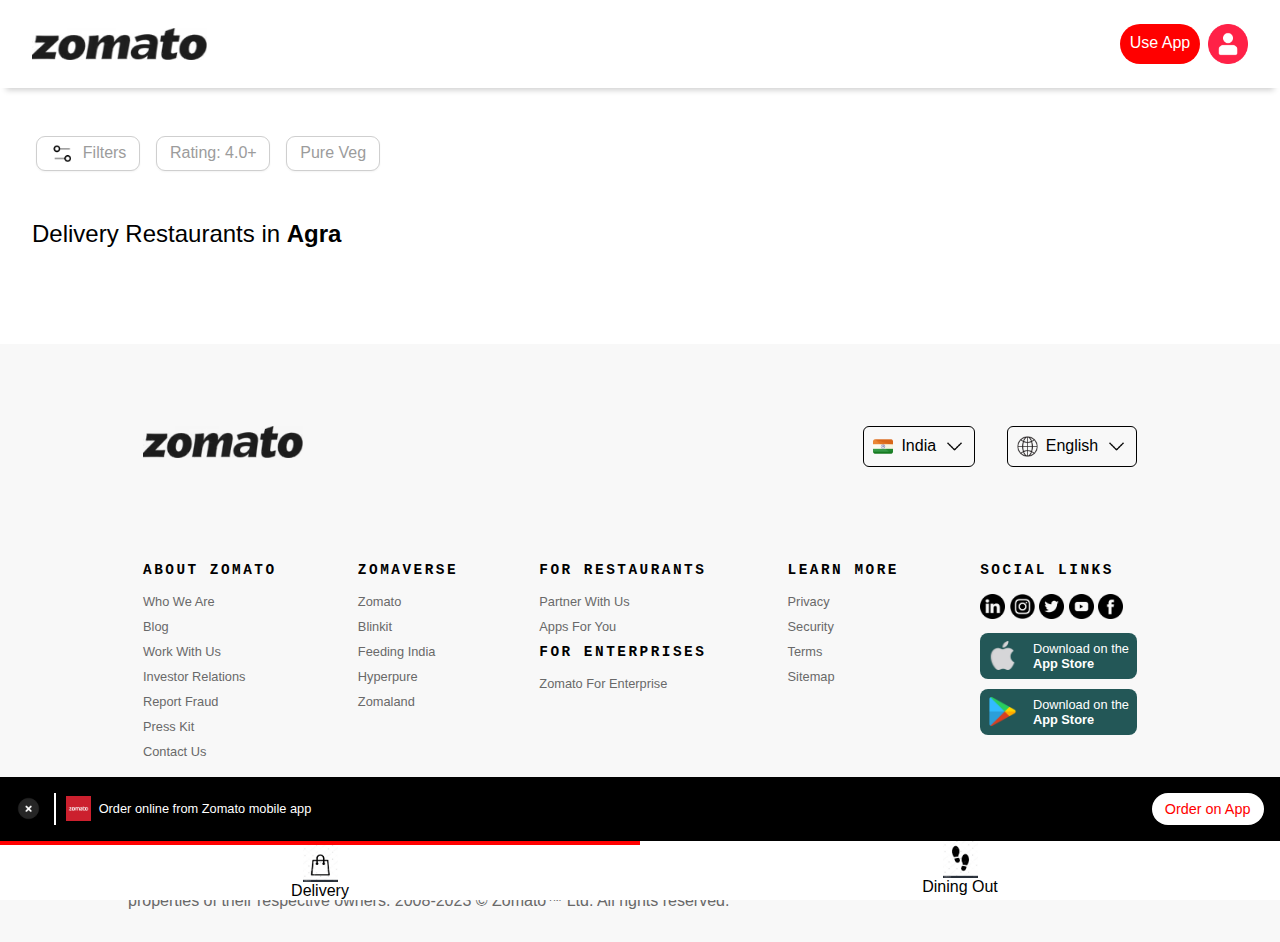
==== commit 636bd2bb: "fix: removed detect current location and fixed width of containers" ====
--- a/cityFood.html
+++ b/cityFood.html
@@ -86,6 +86,23 @@
         <div class="dish-container-sm">
             <img src="./assets/icons/search (2).png" alt="search-icon">
             <input type="text" placeholder="Search for restaurant, cuisine or a dish" class="search-input-sm">
+        </div>
+        <div class="search-dish-container-sm">
+            <div class="search-restaurant-container-img-details-sm">
+                <img src="./assets/food/karchi.avif" alt="" class="search-restaurant-img-sm">
+                <div class="search-restaurant-container-details-sm">
+                    <p class="search-restaurant-heading-sm">Bikanervala</p>
+                    <div class="search-restaurant-rating-container-sm">
+                        <b class="search-restaurant-rating-sm">4.3</b>
+                        <p class="search-star-icon-sm" style="margin: 0px 0px 3px 2px;">☆</p>
+                    </div>
+                    <div class="search-restaurant-order-now-sm">
+                        <p class="order-now-sm">Order now</p>
+                        <img src="./assets/icons/red-right-arrow.png" alt="" style="width: 1.1rem;">
+                    </div>
+                    <p class="search-restaurant-deliverytime-sm">Delivery in 45 mins</p>
+                </div>
+            </div>
         </div>
     </div>
 
@@ -459,7 +476,7 @@
                     </div>
                     <div class="noti-zomato-icon">
                         <img src="./assets/icons/zomato_favicon.jpg" alt="">
-                        <p>Online ordering is only supported on the Zomato mobile app</p>
+                        <p>Order online from Zomato mobile app</p>
                     </div>
                 </div>
                 <div class="right-notification-container">
--- a/cityFood.css
+++ b/cityFood.css
@@ -96,6 +96,7 @@
     padding-right: 8rem;
     display: flex;
     gap: 1rem;
+    ;
 }
 
 .dish-container img {
@@ -118,7 +119,8 @@
 }
 
 
-.search-dish-container {
+.search-dish-container,
+.search-dish-container-sm {
     border-radius: 5px;
     background-color: white;
     z-index: 3;
@@ -135,7 +137,13 @@
     display: none;
 }
 
-.search-restaurant-container-img-details {
+.search-dish-container-sm {
+    margin: 1.7rem 0 0 0.5rem;
+    width: 90%;
+}
+
+.search-restaurant-container-img-details,
+.search-restaurant-container-img-details-sm {
     display: flex;
     gap: 1rem;
     height: auto;
@@ -144,12 +152,14 @@
     cursor: pointer;
 }
 
-.search-restaurant-container-img-details:hover {
+.search-restaurant-container-img-details:hover,
+.search-restaurant-container-img-details-sm:hover {
     border-radius: 9px;
     background-color: rgba(178, 216, 227, 0.176);
 }
 
-.search-restaurant-container-img-details img {
+.search-restaurant-container-img-details img,
+.search-restaurant-container-img-details-sm img {
     border-radius: 5px;
     width: 8rem;
     object-fit: cover;
@@ -157,7 +167,8 @@
 
 .search-restaurant-container-details {}
 
-.search-restaurant-rating-container {
+.search-restaurant-rating-container,
+.search-restaurant-rating-container-sm {
     display: flex;
     align-items: center;
     justify-content: space-between;
@@ -170,7 +181,8 @@
     margin: 0.3rem 0;
 }
 
-.search-restaurant-order-now {
+.search-restaurant-order-now,
+.search-restaurant-order-now-sm {
     display: flex;
     gap: 0.2rem;
     align-items: center;
@@ -178,15 +190,14 @@
     margin: 0.6rem 0;
 }
 
-.search-restaurant-deliverytime {
+.search-restaurant-deliverytime,
+.search-restaurant-deliverytime-sm {
     color: rgb(130, 130, 130);
 }
 
-.notfound-message {
-    color: rgb(156, 156, 156);
-    padding: 0.5rem 1rem;
-    display: none;
-}
+
+
+
 
 
 .right-header {
@@ -1082,9 +1093,12 @@
     }
 
     .dish-sm {
+        display: flex;
+        flex-direction: column;
+        position: relative;
         position: sticky;
         top: 5px;
-        display: block;
+        /* display: block; */
         padding: 0.3rem 0.8rem;
         display: none;
         z-index: 2;
@@ -1129,6 +1143,8 @@
         width: 25px;
     }
 
+
+
     .search-locality {
         display: none;
     }
@@ -1188,6 +1204,7 @@
     /* footer disclaimer */
 
     .footer-disclaimer-sm {
+        box-sizing: border-box;
         position: fixed;
         bottom: 0px;
         z-index: 2;
@@ -1304,6 +1321,10 @@
     .filters {
         margin-left: -5rem;
     }
+
+    .detect-current-location {
+        display: none;
+    }
 }
 
 @media all and (width<=500px) {
@@ -1311,13 +1332,13 @@
     body,
     header,
     .dish-sm,
-    .footer-disclaimer-sm,
-    .footer-disclaimer-sm-container,
-    footer,
     .filters {
-        width: 28.5rem;
-    }
-
+        width: 100%;
+    }
+
+    .dish-sm {
+        display: none;
+    }
 
     .filters {
         margin-left: 0rem;
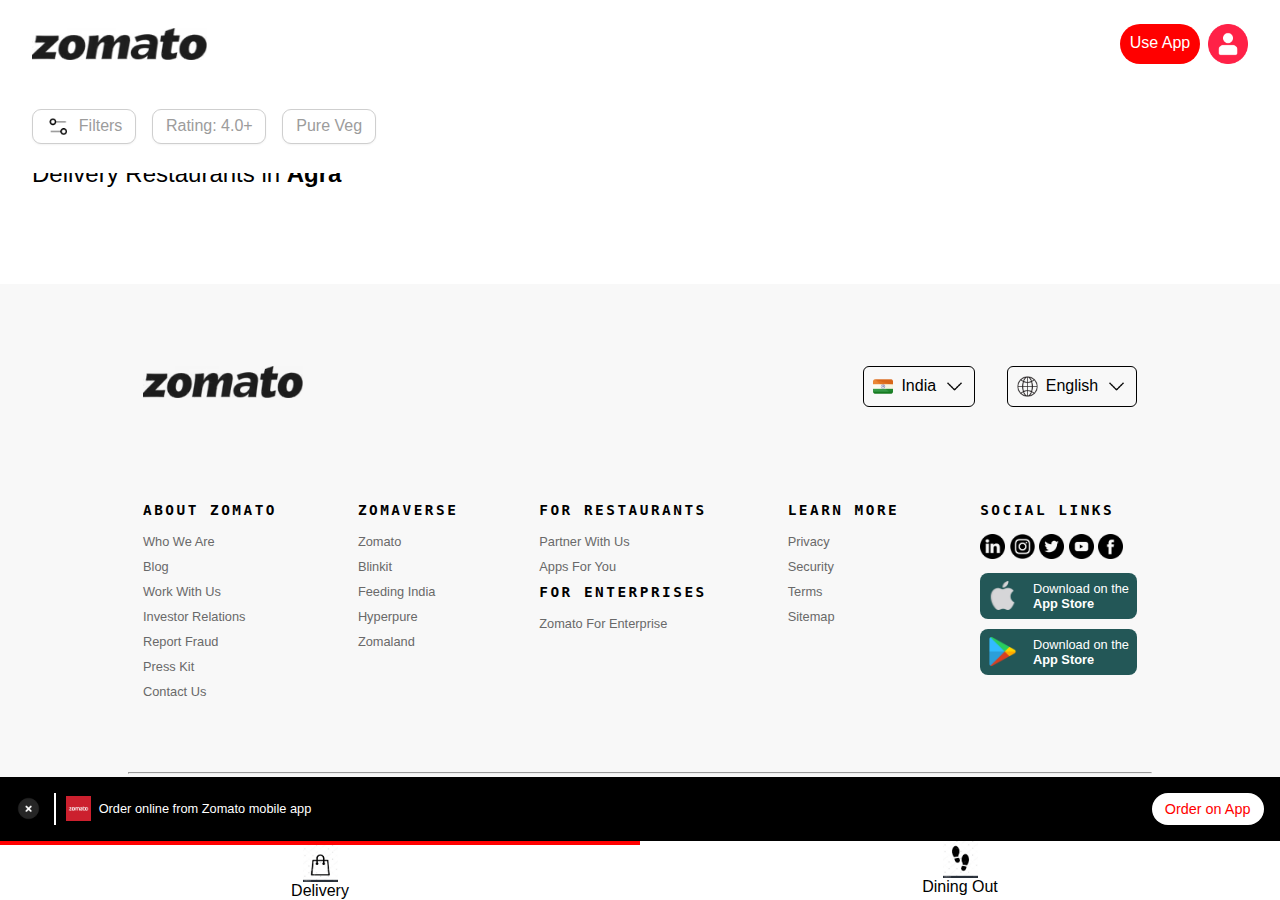
==== commit c7913133: "fixed: filter margins and displaying bread crumb and restaurant name" ====
--- a/cityFood.html
+++ b/cityFood.html
@@ -140,7 +140,7 @@
         </div>
     </div>
 
-    <div class="filters" style="border: 4px solid white;">
+    <div class="filters">
         <div class="filter-container">
             <div class="filter-box">
                 <img src="./assets/icons/filter.png" alt="filter-image" class="filter-image">
--- a/cityFood.css
+++ b/cityFood.css
@@ -1098,7 +1098,6 @@
         position: relative;
         position: sticky;
         top: 5px;
-        /* display: block; */
         padding: 0.3rem 0.8rem;
         display: none;
         z-index: 2;
@@ -1179,10 +1178,6 @@
         display: block;
     }
 
-    .bread-crumb {
-        display: none;
-    }
-
     .categories {
         display: none;
     }
@@ -1304,9 +1299,26 @@
 
 @media all and (width<=700px) {
 
-    .filter-container,
-    .deliveryRestaurants-Header {
-        margin-left: 1rem;
+    .bread-crumb {
+        margin-top: 1.2rem;
+        padding: 0 2rem;
+        font-size: 1.1rem;
+    }
+
+    .filters {
+        padding: 0rem 6rem;
+        margin-top: 0.8rem;
+    }
+
+
+    .detect-current-location {
+        display: none;
+    }
+
+    .filter-box,
+    .rating-box,
+    .pure-veg-box {
+        height: 2rem;
     }
 
     .deliveryRestaurants-container {
@@ -1318,21 +1330,14 @@
         width: 100%;
     }
 
-    .filters {
-        margin-left: -5rem;
-    }
-
-    .detect-current-location {
-        display: none;
-    }
 }
 
 @media all and (width<=500px) {
+
 
     body,
     header,
-    .dish-sm,
-    .filters {
+    .dish-sm {
         width: 100%;
     }
 
@@ -1341,8 +1346,8 @@
     }
 
     .filters {
-        margin-left: 0rem;
-        margin-right: 1rem;
+        margin-left: 0.5rem;
+        margin-right: 0rem;
     }
 
 
@@ -1355,7 +1360,7 @@
     }
 
     .deliveryRestaurants-Header {
-        font-size: 1.25rem;
+        font-size: 1.2rem;
     }
 
     .footer-disclaimer-sm {
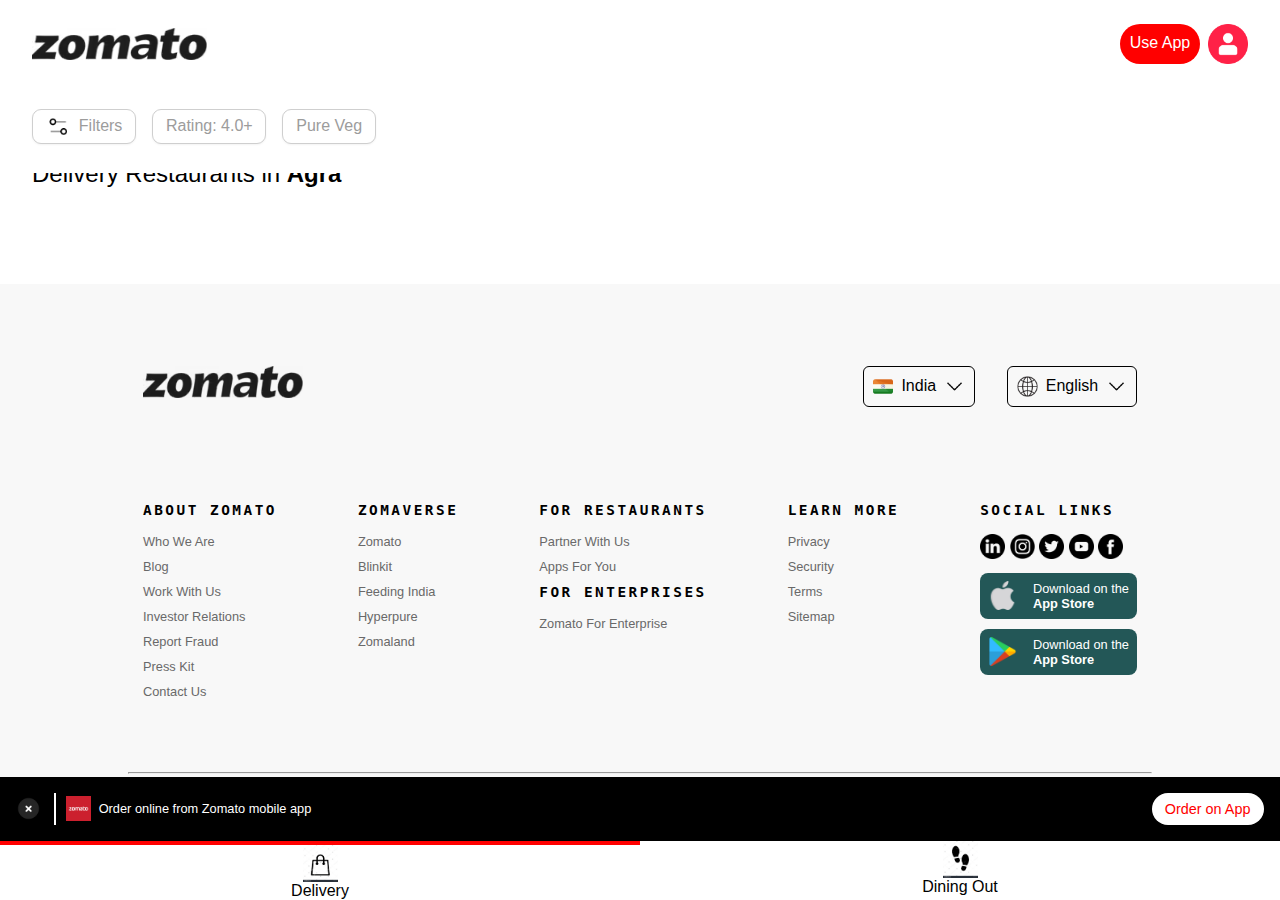
==== commit aa9e9bf9: "feat: added preloaders" ====
--- a/cityFood.html
+++ b/cityFood.html
@@ -499,8 +499,21 @@
             </div>
         </div>
     </div>
-
-
+    <!-- overlay -->
+    <div id="overlay">
+        <?xml version="1.0" encoding="utf-8"?>
+        <svg xmlns="http://www.w3.org/2000/svg" xmlns:xlink="http://www.w3.org/1999/xlink"
+            style="margin: auto; background: none; margin-top: 5rem; display: block; shape-rendering: auto;"
+            width="148px" height="148px" viewBox="0 0 100 100" preserveAspectRatio="xMidYMid">
+            <circle cx="50" cy="50" fill="none" stroke="#df1317" stroke-width="5" r="44"
+                stroke-dasharray="207.34511513692632 71.11503837897544">
+                <animateTransform attributeName="transform" type="rotate" repeatCount="indefinite"
+                    dur="0.9345794392523364s" values="0 50 50;360 50 50" keyTimes="0;1"></animateTransform>
+            </circle>
+        </svg>
+
+        <p>Redirecting you to next page 😊</p>
+    </div>
     <script src="cityFood.js"></script>
 </body>
 
--- a/cityFood.css
+++ b/cityFood.css
@@ -1054,6 +1054,29 @@
     display: none;
 }
 
+
+/* overlay */
+
+#overlay {
+    position: fixed;
+    top: 0;
+    left: 0;
+    width: 100%;
+    height: 100vh;
+    background-color: #f3f3f3;
+    z-index: 5;
+    display: none;
+}
+
+#overlay p {
+    text-align: center;
+    margin-top: 5rem;
+    font-size: 2rem;
+    color: red;
+    font-family: Cambria, Cochin, Georgia, Times, 'Times New Roman', serif;
+}
+
+
 /* media query */
 @media all and (width<=1300px) {
     body {
@@ -1111,7 +1134,7 @@
         align-items: center;
         border: 2px solid rgb(232, 232, 232);
         box-shadow: rgba(54, 54, 54, 0.08) 0 2px 2px;
-        height: 4rem;
+        height: 3.8rem;
         border-radius: 50px;
         padding-left: 0.5rem;
         gap: 0.8rem;
@@ -1360,7 +1383,12 @@
     }
 
     .deliveryRestaurants-Header {
-        font-size: 1.2rem;
+        font-size: 1.1rem;
+    }
+
+    .deliveryRestaurants-Header-city-name {
+        font-size: 1.1rem;
+        font-weight: 600;
     }
 
     .footer-disclaimer-sm {
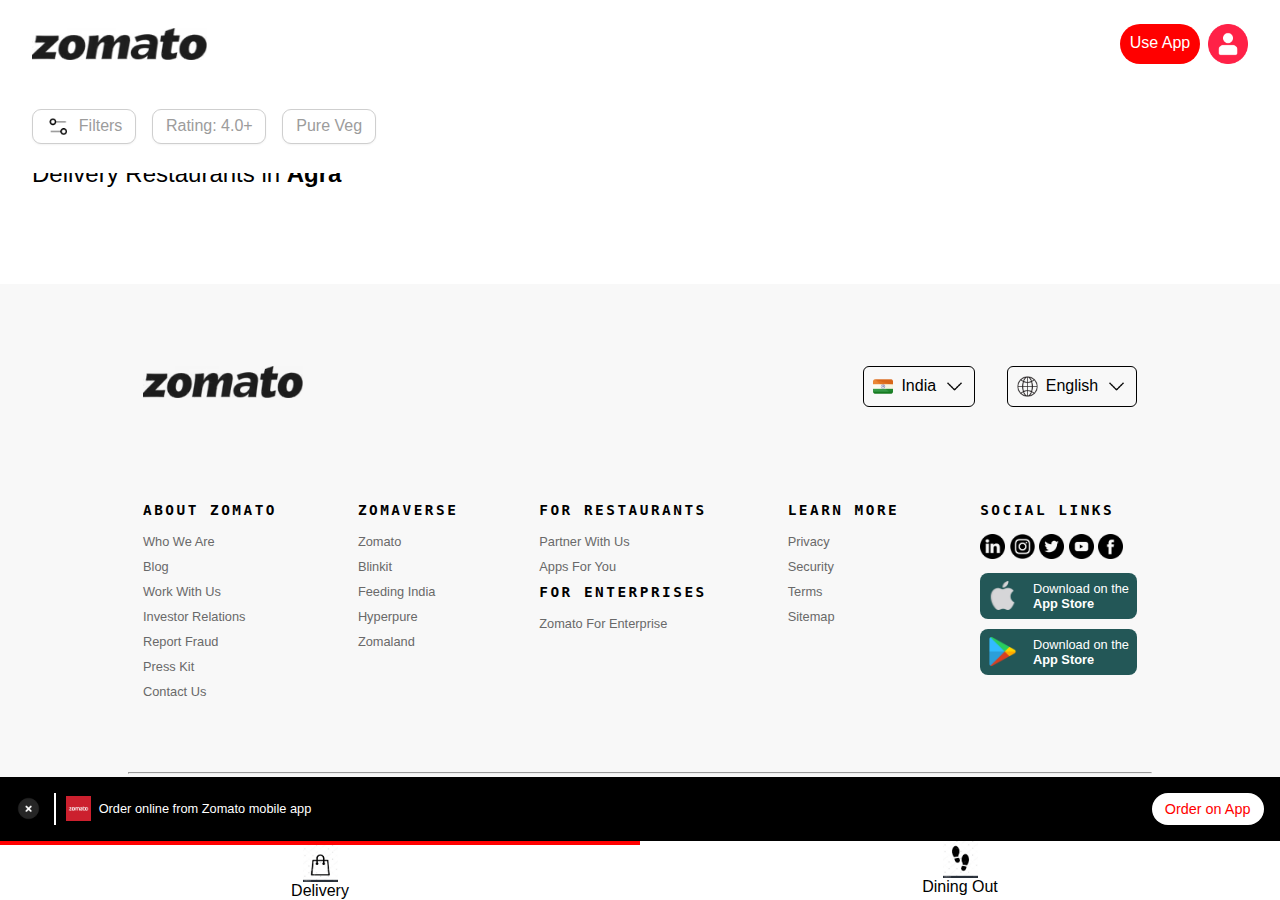
==== commit 74b67f07: "icon for voice input added" ====
--- a/cityFood.html
+++ b/cityFood.html
@@ -30,6 +30,25 @@
                     <div class="dish-container">
                         <img src="./assets/icons/search (2).png" alt="search-icon">
                         <input type="text" placeholder="Search for restaurant, cuisine or a dish" class="search-input">
+                        <div class="microphone-container">
+                            <svg id="microphone" viewBox="-5 0 32 32" version="1.1" xmlns="http://www.w3.org/2000/svg"
+                                xmlns:xlink="http://www.w3.org/1999/xlink"
+                                xmlns:sketch="http://www.bohemiancoding.com/sketch/ns">
+                                <title>microphone</title>
+                                <desc>Created with Sketch Beta.</desc>
+                                <defs></defs>
+                                <g id="Page-1" stroke="none" stroke-width="1" fill="none" fill-rule="evenodd"
+                                    sketch:type="MSPage">
+                                    <g id="Icon-Set" sketch:type="MSLayerGroup"
+                                        transform="translate(-105.000000, -307.000000)" fill="#000000">
+                                        <path
+                                            d="M111,314 C111,311.238 113.239,309 116,309 C118.761,309 121,311.238 121,314 L121,324 C121,326.762 118.761,329 116,329 C113.239,329 111,326.762 111,324 L111,314 L111,314 Z M116,331 C119.866,331 123,327.866 123,324 L123,314 C123,310.134 119.866,307 116,307 C112.134,307 109,310.134 109,314 L109,324 C109,327.866 112.134,331 116,331 L116,331 Z M127,326 L125,326 C124.089,330.007 120.282,333 116,333 C111.718,333 107.911,330.007 107,326 L105,326 C105.883,330.799 110.063,334.51 115,334.955 L115,337 L114,337 C113.448,337 113,337.448 113,338 C113,338.553 113.448,339 114,339 L118,339 C118.552,339 119,338.553 119,338 C119,337.448 118.552,337 118,337 L117,337 L117,334.955 C121.937,334.51 126.117,330.799 127,326 L127,326 Z"
+                                            id="microphone" sketch:type="MSShapeGroup"></path>
+                                    </g>
+                                </g>
+                            </svg>
+                        </div>
+
                     </div>
                     <div class="search-dish-container">
                         <!-- <div class="search-restaurant-container-img-details">
--- a/cityFood.css
+++ b/cityFood.css
@@ -95,12 +95,13 @@
     padding: 0.25rem 0;
     padding-right: 8rem;
     display: flex;
+    align-items: center;
     gap: 1rem;
-    ;
 }
 
 .dish-container img {
-    width: 25px;
+    width: 1.6rem;
+    height: 1.6rem;
 }
 
 .dish-container input {
@@ -117,7 +118,6 @@
 .dish-container input::placeholder {
     font-size: 0.9rem;
 }
-
 
 .search-dish-container,
 .search-dish-container-sm {
@@ -137,6 +137,21 @@
     display: none;
 }
 
+/* microphone */
+.microphone-container {
+    border: 1px solid white;
+    width: 2rem;
+    height: 2rem;
+    border-radius: 50%;
+}
+
+#microphone {
+    width: 80%;
+    height: 80%;
+    margin-left: 0.2rem;
+    margin-top: 0.2rem;
+}
+
 .search-dish-container-sm {
     margin: 1.7rem 0 0 0.5rem;
     width: 90%;
@@ -1475,5 +1490,9 @@
         padding: 0 10px;
     }
 
+    #overlay p {
+        font-size: 1.5rem;
+    }
+
 
 }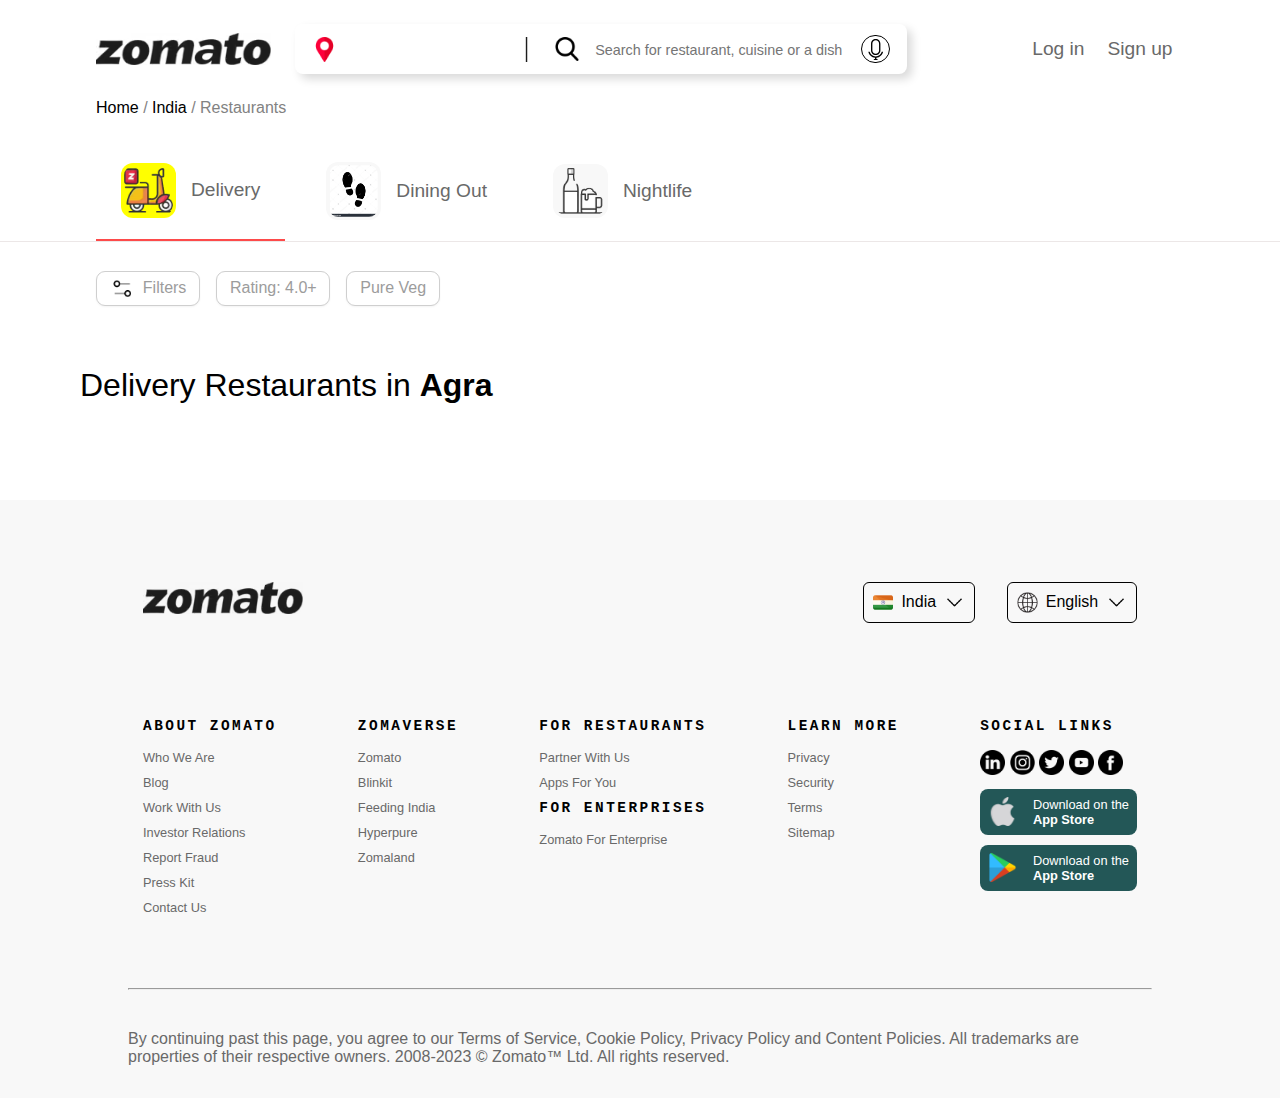
==== commit c6883777: "Add icon for microphone" ====
--- a/cityFood.html
+++ b/cityFood.html
@@ -28,8 +28,12 @@
                 <img src="./assets/icons/vertical-line.png" alt="" class="vertical-line">
                 <div class="dish">
                     <div class="dish-container">
-                        <img src="./assets/icons/search (2).png" alt="search-icon">
+                        <img src="./assets/icons/search (2).png" alt="search-icon" class="search-icon">
                         <input type="text" placeholder="Search for restaurant, cuisine or a dish" class="search-input">
+                        <div class="listening-container">
+                            <p>Listening</p>
+                            <img src="./assets/gifs/linear preloader.gif" alt="" class="microphone-preloader">
+                        </div>
                         <div class="microphone-container">
                             <svg id="microphone" viewBox="-5 0 32 32" version="1.1" xmlns="http://www.w3.org/2000/svg"
                                 xmlns:xlink="http://www.w3.org/1999/xlink"
@@ -47,6 +51,7 @@
                                     </g>
                                 </g>
                             </svg>
+
                         </div>
 
                     </div>
@@ -105,6 +110,27 @@
         <div class="dish-container-sm">
             <img src="./assets/icons/search (2).png" alt="search-icon">
             <input type="text" placeholder="Search for restaurant, cuisine or a dish" class="search-input-sm">
+            <div class="listening-container-sm">
+                <p>Listening</p>
+                <img src="./assets/gifs/linear preloader.gif" alt="" class="microphone-preloader-sm">
+            </div>
+            <div class="microphone-container-sm">
+                <svg id="microphone-sm" viewBox="-5 0 32 32" version="1.1" xmlns="http://www.w3.org/2000/svg"
+                    xmlns:xlink="http://www.w3.org/1999/xlink" xmlns:sketch="http://www.bohemiancoding.com/sketch/ns">
+                    <title>microphone</title>
+                    <desc>Created with Sketch Beta.</desc>
+                    <defs></defs>
+                    <g id="Page-1" stroke="none" stroke-width="1" fill="none" fill-rule="evenodd" sketch:type="MSPage">
+                        <g id="Icon-Set" sketch:type="MSLayerGroup" transform="translate(-105.000000, -307.000000)"
+                            fill="#000000">
+                            <path
+                                d="M111,314 C111,311.238 113.239,309 116,309 C118.761,309 121,311.238 121,314 L121,324 C121,326.762 118.761,329 116,329 C113.239,329 111,326.762 111,324 L111,314 L111,314 Z M116,331 C119.866,331 123,327.866 123,324 L123,314 C123,310.134 119.866,307 116,307 C112.134,307 109,310.134 109,314 L109,324 C109,327.866 112.134,331 116,331 L116,331 Z M127,326 L125,326 C124.089,330.007 120.282,333 116,333 C111.718,333 107.911,330.007 107,326 L105,326 C105.883,330.799 110.063,334.51 115,334.955 L115,337 L114,337 C113.448,337 113,337.448 113,338 C113,338.553 113.448,339 114,339 L118,339 C118.552,339 119,338.553 119,338 C119,337.448 118.552,337 118,337 L117,337 L117,334.955 C121.937,334.51 126.117,330.799 127,326 L127,326 Z"
+                                id="microphone" sketch:type="MSShapeGroup"></path>
+                        </g>
+                    </g>
+                </svg>
+
+            </div>
         </div>
         <div class="search-dish-container-sm">
             <div class="search-restaurant-container-img-details-sm">
--- a/cityFood.css
+++ b/cityFood.css
@@ -42,7 +42,7 @@
 .search-locality {
     display: flex;
     align-items: center;
-    gap: 1rem;
+    /* gap: 1rem; */
     height: 50px;
     width: 75%;
     border: 1px solid transparent;
@@ -55,6 +55,7 @@
     align-items: center;
     justify-content: space-between;
     width: 60%;
+    padding: 0 1rem;
 }
 
 .location-container {
@@ -69,6 +70,7 @@
 
 .down-arrow img {
     width: 15px;
+    margin-top: 0.2rem;
     cursor: pointer;
     transition: transform 0.1s ease;
 }
@@ -89,11 +91,12 @@
     display: flex;
     flex-direction: column;
     position: relative;
+    padding: 0 1rem;
 }
 
 .dish-container {
     padding: 0.25rem 0;
-    padding-right: 8rem;
+    padding-right: 0rem;
     display: flex;
     align-items: center;
     gap: 1rem;
@@ -137,12 +140,26 @@
     display: none;
 }
 
+.search-dish-container {
+    width: 94%;
+}
+
+/* Listening container */
+.listening-container {
+    display: flex;
+    gap: 0.3rem;
+    display: none;
+}
+
+
 /* microphone */
 .microphone-container {
-    border: 1px solid white;
+    border: 1px solid black;
     width: 2rem;
     height: 2rem;
+    margin-left: 5rem;
     border-radius: 50%;
+    cursor: pointer;
 }
 
 #microphone {
@@ -150,6 +167,10 @@
     height: 80%;
     margin-left: 0.2rem;
     margin-top: 0.2rem;
+}
+
+.microphone-preloader {
+    /* display: none; */
 }
 
 .search-dish-container-sm {
@@ -302,8 +323,8 @@
     display: flex;
     align-items: center;
     height: 100px;
-    width: 18%;
-    padding-left: 25px;
+    width: auto;
+    padding: 0 25px;
     gap: 15px;
     margin-bottom: -3rem;
     cursor: pointer;
@@ -1093,14 +1114,101 @@
 
 
 /* media query */
-@media all and (width<=1300px) {
+@media all and (width<=1335px) {
+    .down-arrow {
+        display: none;
+    }
+
+    .dish-container img {
+        width: 1.5rem;
+        height: 1.5rem;
+    }
+
+    .microphone-container {
+        width: 1.8rem;
+        height: 1.8rem;
+        margin-left: 0rem;
+    }
+}
+
+@media all and (width<=1140px) {
+    .left-header {
+        width: 84%;
+    }
+
+    .location {
+        width: 25%;
+    }
+}
+
+@media all and (width<=1000px) {
+    .left-header {
+        gap: 0.8rem;
+    }
+
+    .zomato-logo {
+        width: 124px;
+        height: 32px;
+    }
+
+    .location-container img {
+        width: 20px;
+        margin-right: -0.5rem;
+    }
+
+    .city-name {
+        font-size: 0.9rem;
+    }
+
+    .dish-container {
+        padding-right: 2rem;
+    }
+
+    .search-locality {
+        height: 38px;
+        width: 80%;
+    }
+
+    .dish-container img {
+        width: 1.2rem;
+        height: 1.2rem;
+        margin-left: -1rem;
+    }
+
+    .right-header {
+        display: none;
+    }
+
+    #microphone {
+        width: 66%;
+        height: 65%;
+        margin-left: 0.3rem;
+        margin-top: 0.3rem;
+    }
+
+    .right-header-sm {
+        display: flex;
+    }
+
+    .sm-app {
+        display: none;
+    }
+
+    .right-header-sm img {
+        display: block;
+        width: 2.2rem;
+    }
+}
+
+
+@media all and (width<=900px) {
     body {
         width: 100%;
     }
 
     header {
         margin-top: 0rem;
-        padding: 1.5rem 2rem;
+        padding: 1.5rem 2rem 1rem 2rem;
         box-shadow: rgba(0, 0, 0, 0.2) 0px 8px 6px -6px;
     }
 
@@ -1126,8 +1234,53 @@
         box-shadow: rgba(28, 28, 28, 0.06) 0px 1px 4px;
     }
 
+    /* Listening container */
+    .listening-container-sm {
+        display: flex;
+        gap: 0.3rem;
+        display: none;
+    }
+
+
+    /* microphone */
+    .microphone-container-sm {
+        border: 1px solid black;
+        width: 2.4rem;
+        height: 2.2rem;
+        margin-right: 3rem;
+        border-radius: 50%;
+        cursor: pointer;
+
+    }
+
+    #microphone-sm {
+        width: 80%;
+        height: 80%;
+        margin-left: 0.25rem;
+        margin-top: 0.25rem;
+    }
+
+    .microphone-preloader-sm {
+        display: none;
+    }
+
+    /*  */
+
+    .down-arrow {
+        display: none;
+    }
+
+    .bread-crumb {
+        display: flex;
+        margin-top: -5rem;
+        padding: 0px 2rem;
+    }
+
     .filters {
-        top: 80px;
+        top: 6.7rem;
+        margin-top: -8rem;
+        margin-bottom: 7.5rem;
+        margin-left: -4rem;
     }
 
     .dish-sm {
@@ -1180,8 +1333,6 @@
         width: 25px;
     }
 
-
-
     .search-locality {
         display: none;
     }
@@ -1200,8 +1351,9 @@
     }
 
     .sm-app {
+        display: block;
         background-color: red;
-        height: 2.5rem;
+        height: 2.3rem;
         width: 5rem;
         border-radius: 50px;
         color: white;
@@ -1214,24 +1366,21 @@
 
     .right-header-sm img {
         display: block;
+        width: 2.35rem;
     }
 
     .categories {
         display: none;
     }
 
-    .filters {
-        margin-top: -5rem;
-        margin-left: -4rem;
-    }
-
     .deliveryRestaurants {
         padding: 0 5rem;
-        margin: -1rem 0 0 -3rem;
+        margin: 0 0 0 -3rem;
     }
 
     .deliveryRestaurants-Header {
         font-size: 1.5rem;
+        margin-top: 2.3rem;
     }
 
     /* footer disclaimer */
@@ -1329,6 +1478,8 @@
 
 }
 
+/* media query */
+
 @media all and (width<=850px) {
     .deliveryRestaurants-card {
         width: 45%;
@@ -1336,6 +1487,11 @@
 }
 
 @media all and (width<=700px) {
+
+    .dish-container input,
+    .search-locality {
+        display: none;
+    }
 
     .bread-crumb {
         margin-top: 1.2rem;
@@ -1370,6 +1526,19 @@
 
 }
 
+@media all and (width<=600px) {
+
+    /* microphone */
+    .microphone-container-sm {
+        width: 2.6em;
+        height: 2.2rem;
+        margin-right: 1rem;
+    }
+
+}
+
+
+
 @media all and (width<=500px) {
 
 
@@ -1383,9 +1552,24 @@
         display: none;
     }
 
+    /* microphone */
+    .microphone-container-sm {
+        width: 2.6em;
+        height: 2.1rem;
+        margin-right: 1rem;
+    }
+
+    #microphone-sm {
+        width: 75%;
+        height: 75%;
+        margin-left: 0.28rem;
+        margin-top: 0.25rem;
+    }
+
     .filters {
-        margin-left: 0.5rem;
+        margin-left: 0.4rem;
         margin-right: 0rem;
+        margin-top: 0rem;
     }
 
 
@@ -1399,6 +1583,7 @@
 
     .deliveryRestaurants-Header {
         font-size: 1.1rem;
+        margin-top: -7.5rem;
     }
 
     .deliveryRestaurants-Header-city-name {
